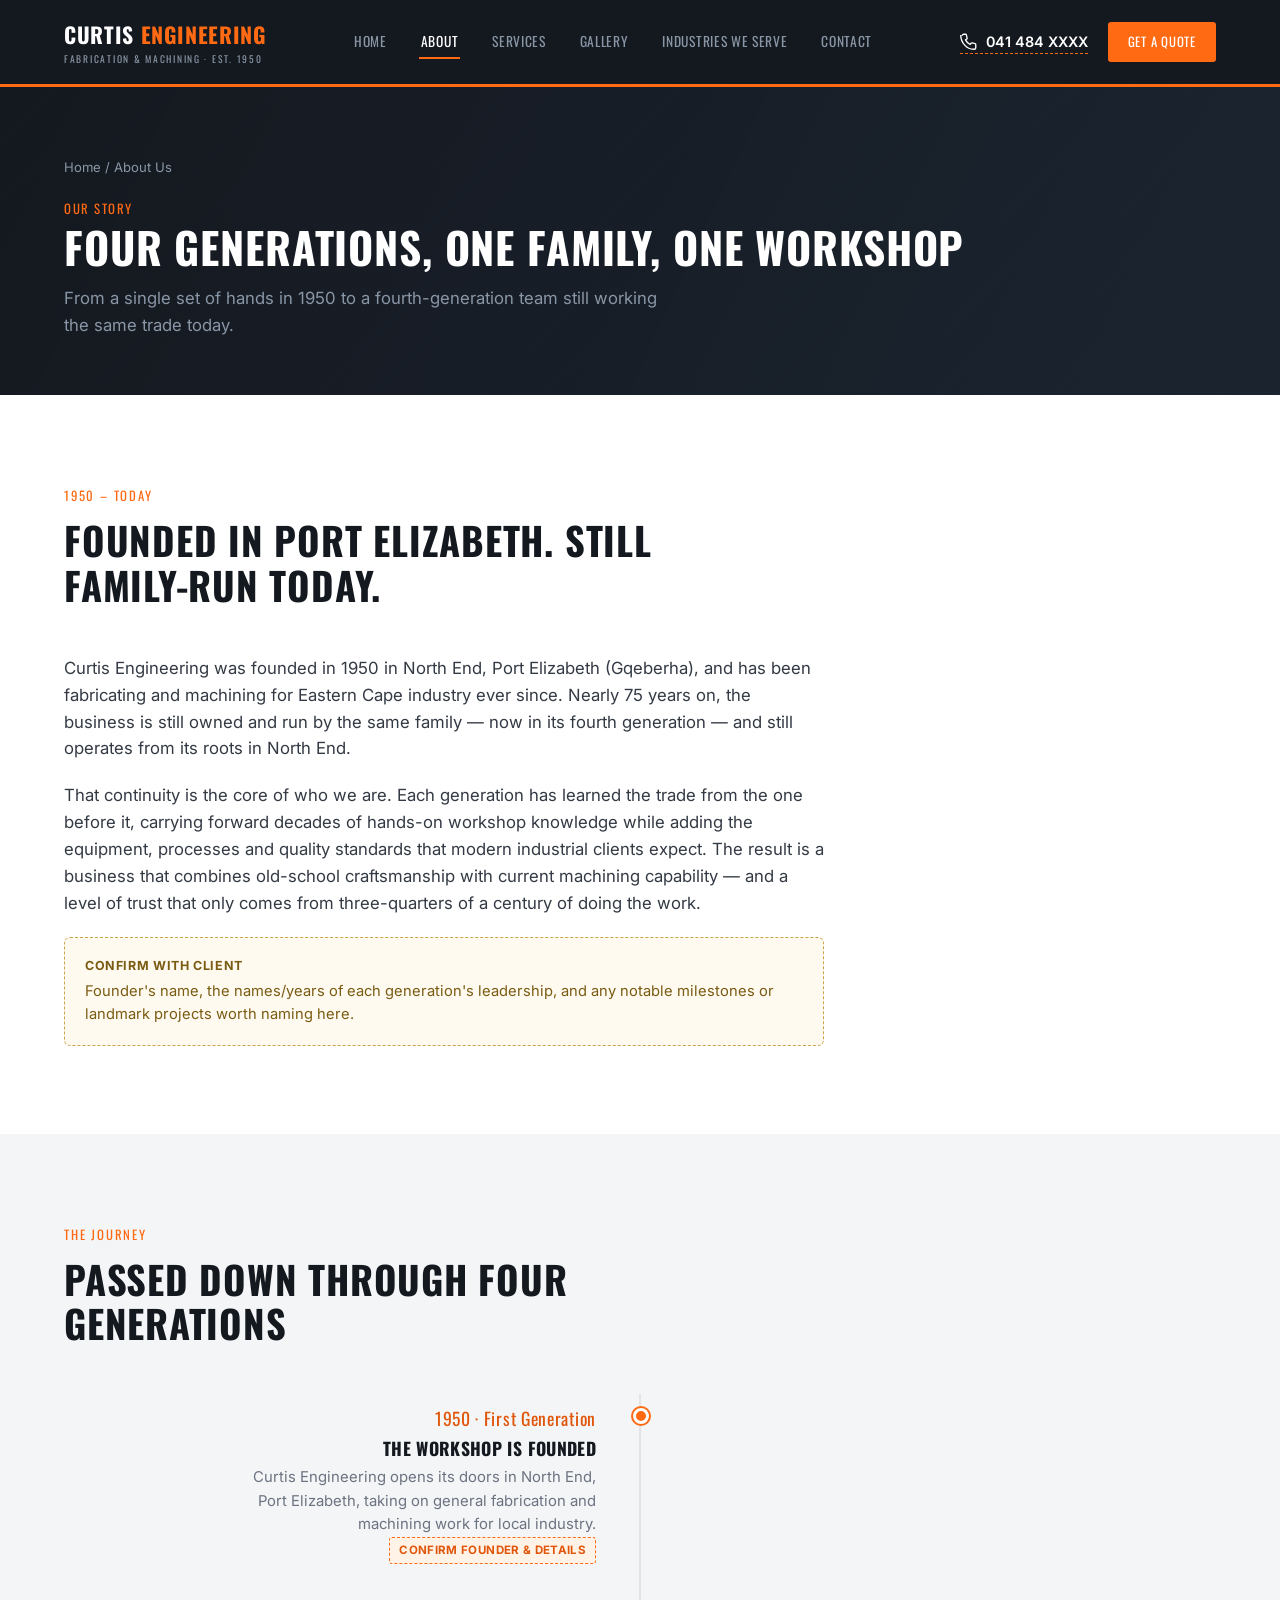
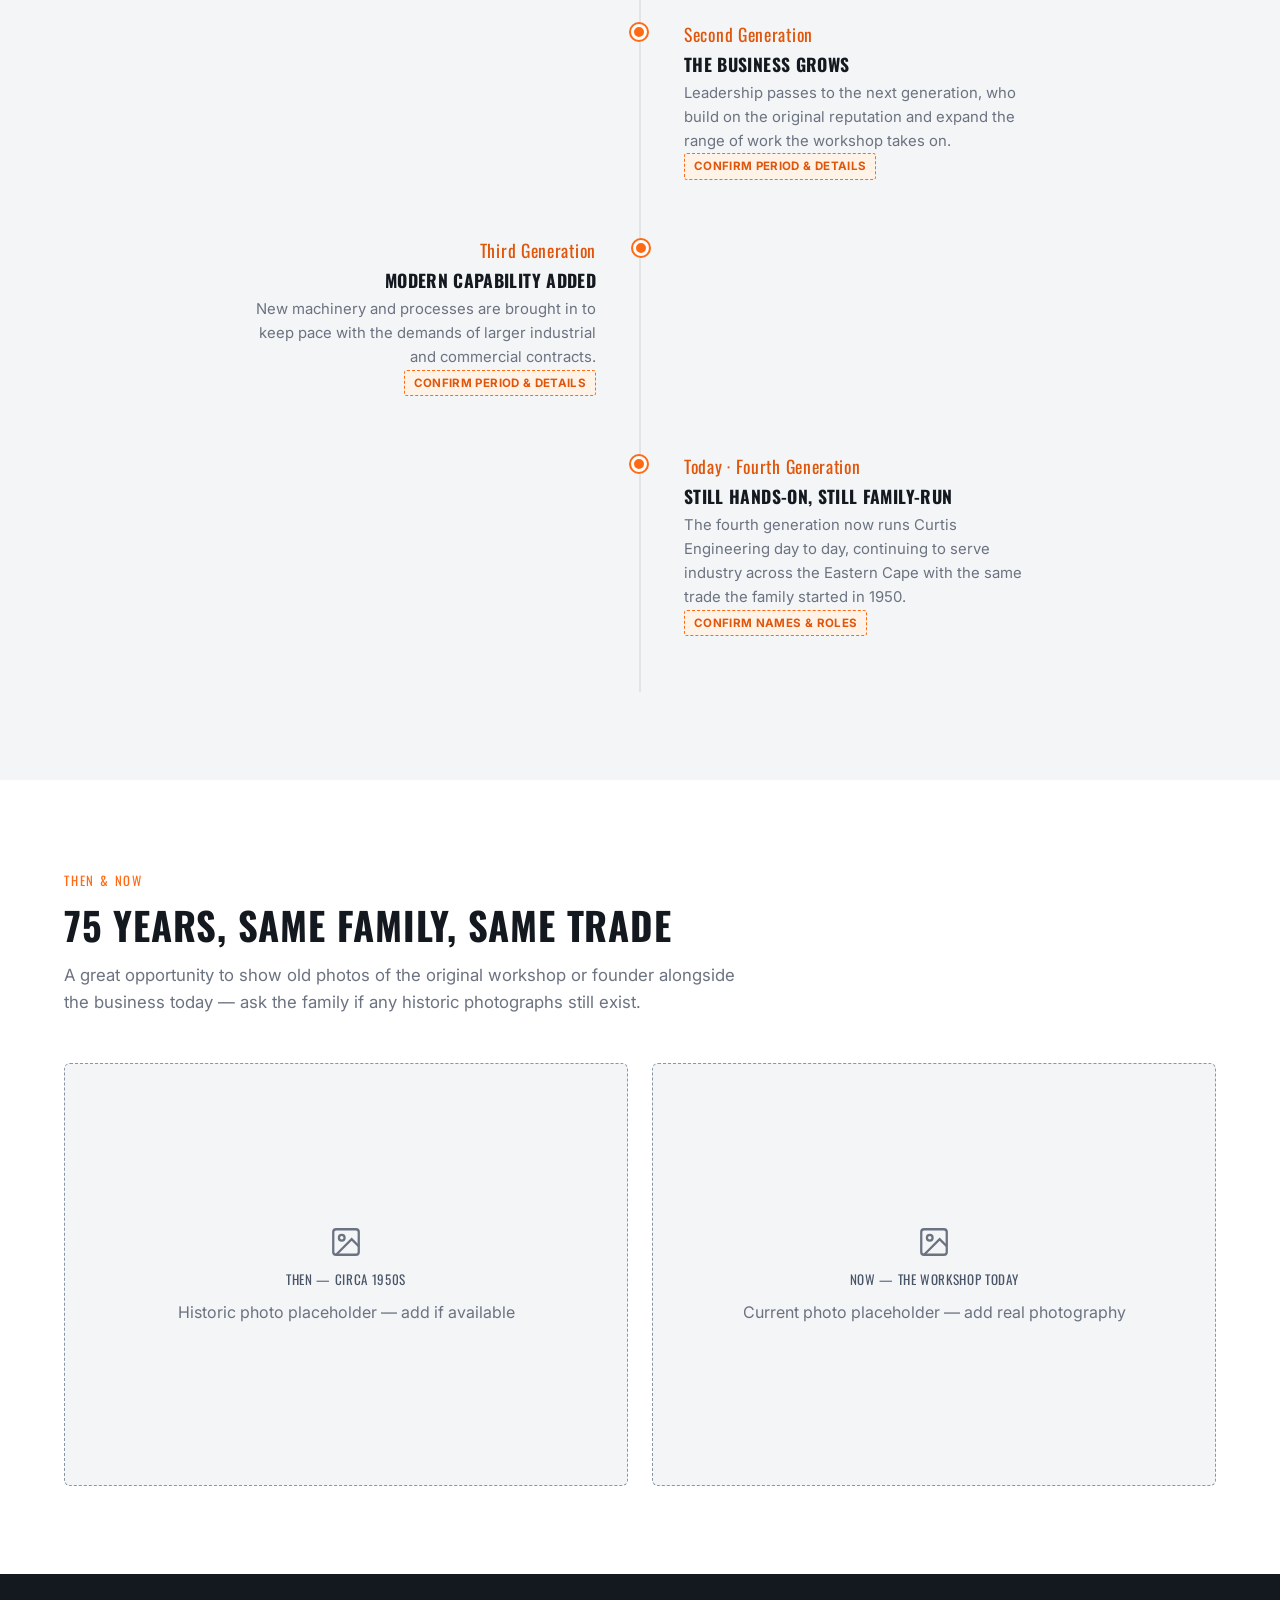
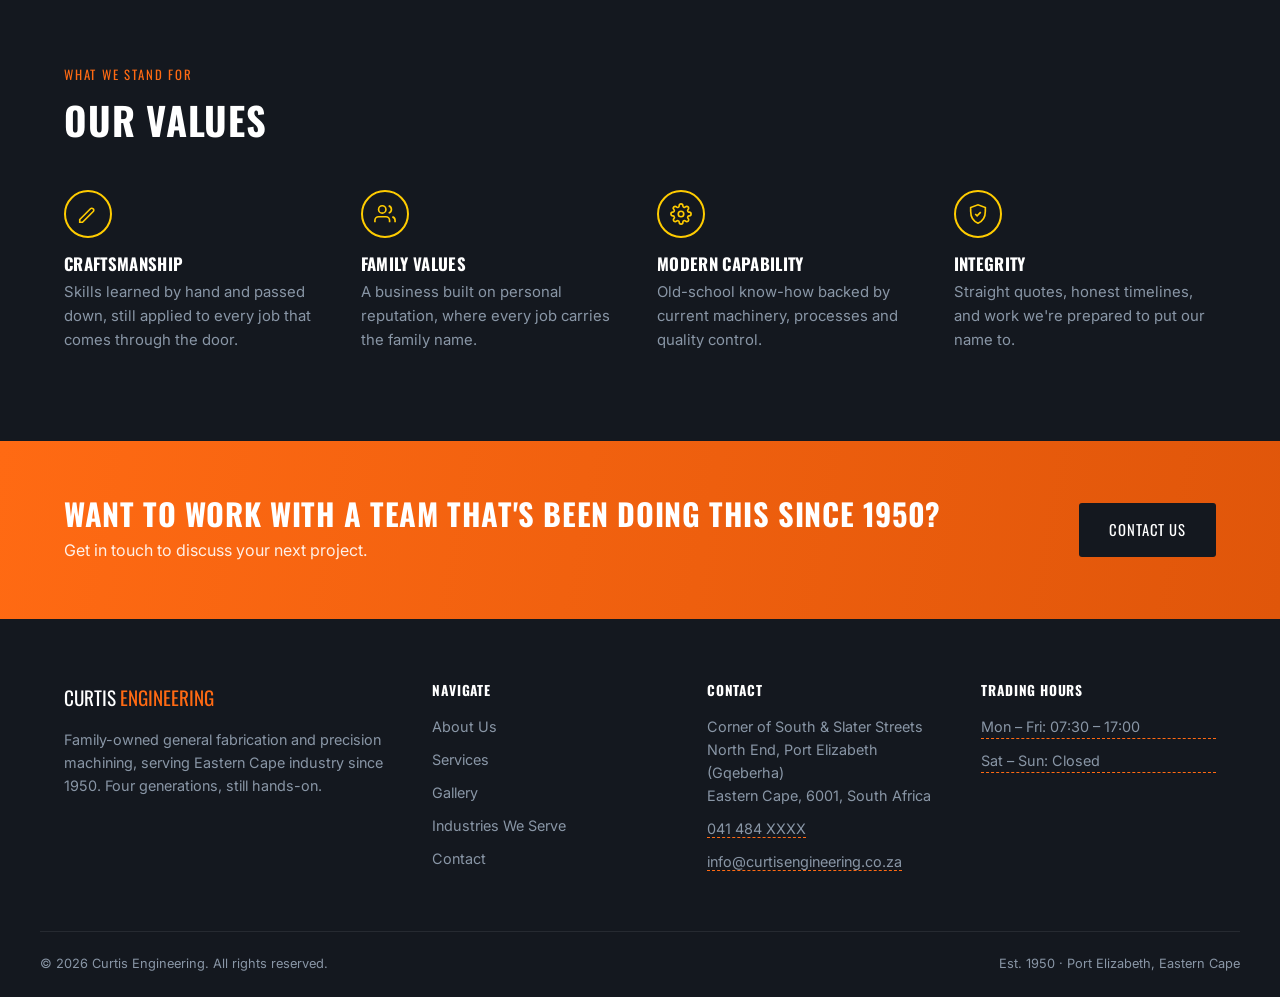
==== curtis-website-draft-1/about.html @ 6102fa80 "first draft" ====
<!doctype html>
<html lang="en">
<head>
<meta charset="UTF-8">
<meta name="viewport" content="width=device-width, initial-scale=1">
<title>About Us | Curtis Engineering &mdash; Four Generations Since 1950</title>
<meta name="description" content="The story of Curtis Engineering: founded in 1950 in Port Elizabeth, now run by the fourth generation of the same family, combining old-school craftsmanship with modern machining capability.">
<link rel="icon" type="image/svg+xml" href="assets/favicon.svg">
<link rel="stylesheet" href="css/style.css">
</head>
<body>

<header class="site-header">
  <nav class="nav">
    <a href="index.html" class="nav__logo">
      <span class="nav__logo-main">CURTIS<span> ENGINEERING</span></span>
      <span class="nav__logo-sub">Fabrication &amp; Machining · Est. 1950</span>
    </a>
    <ul class="nav__list">
      <li><a href="index.html" class="nav__link">Home</a></li>
      <li><a href="about.html" class="nav__link" aria-current="page">About</a></li>
      <li><a href="services.html" class="nav__link">Services</a></li>
      <li><a href="gallery.html" class="nav__link">Gallery</a></li>
      <li><a href="clients.html" class="nav__link">Industries We Serve</a></li>
      <li><a href="contact.html" class="nav__link">Contact</a></li>
      <li class="nav__list-cta"><a href="contact.html" class="btn btn--primary btn--sm">Get a Quote</a></li>
    </ul>
    <div class="nav__right">
      <a href="tel:+27414840000" class="nav__phone tbc" title="To be confirmed with client">
        <svg width="18" height="18" viewBox="0 0 24 24" fill="none" stroke="currentColor" stroke-width="1.8"><path d="M3 5c0-1.1.9-2 2-2h2.4c.5 0 .95.35 1.06.85l1 4.2c.1.44-.06.9-.42 1.18l-1.7 1.33a13.5 13.5 0 0 0 6.1 6.1l1.33-1.7c.28-.36.74-.52 1.18-.42l4.2 1c.5.11.85.56.85 1.06V21c0 1.1-.9 2-2 2h-1C9.4 23 1 14.6 1 4V5"/></svg>
        041 484 XXXX
      </a>
      <a href="contact.html" class="btn btn--primary btn--sm">Get a Quote</a>
      <button class="nav__toggle" aria-label="Toggle menu" aria-expanded="false">
        <span></span><span></span><span></span>
      </button>
    </div>
  </nav>
</header>

<main>

  <div class="page-header">
    <div class="container">
      <div class="breadcrumb"><a href="index.html">Home</a> / About Us</div>
      <span class="page-header__eyebrow">Our Story</span>
      <h1>Four Generations, One Family, One Workshop</h1>
      <p>From a single set of hands in 1950 to a fourth-generation team still working the same trade today.</p>
    </div>
  </div>

  <section class="section">
    <div class="container">
      <div class="section__header">
        <span class="section__eyebrow">1950 &ndash; Today</span>
        <h2 class="section__title">Founded In Port Elizabeth. Still Family-Run Today.</h2>
      </div>
      <p style="max-width:760px; font-size:1.05rem; color:var(--text-body); margin-bottom:20px;">
        Curtis Engineering was founded in 1950 in North End, Port Elizabeth (Gqeberha), and has been fabricating and machining for Eastern Cape industry ever since. Nearly 75 years on, the business is still owned and run by the same family &mdash; now in its fourth generation &mdash; and still operates from its roots in North End.
      </p>
      <p style="max-width:760px; font-size:1.05rem; color:var(--text-body); margin-bottom:20px;">
        That continuity is the core of who we are. Each generation has learned the trade from the one before it, carrying forward decades of hands-on workshop knowledge while adding the equipment, processes and quality standards that modern industrial clients expect. The result is a business that combines old-school craftsmanship with current machining capability &mdash; and a level of trust that only comes from three-quarters of a century of doing the work.
      </p>
      <div class="confirm-block" style="max-width:760px;">
        <strong>Confirm With Client</strong>
        Founder's name, the names/years of each generation's leadership, and any notable milestones or landmark projects worth naming here.
      </div>
    </div>
  </section>

  <section class="section section--alt">
    <div class="container">
      <div class="section__header">
        <span class="section__eyebrow">The Journey</span>
        <h2 class="section__title">Passed Down Through Four Generations</h2>
      </div>
      <div class="timeline">
        <div class="timeline__item">
          <span class="timeline__dot"></span>
          <div class="timeline__year">1950 &middot; First Generation</div>
          <h3>The Workshop Is Founded</h3>
          <p>Curtis Engineering opens its doors in North End, Port Elizabeth, taking on general fabrication and machining work for local industry. <span class="confirm">Confirm founder &amp; details</span></p>
        </div>
        <div class="timeline__item">
          <span class="timeline__dot"></span>
          <div class="timeline__year">Second Generation</div>
          <h3>The Business Grows</h3>
          <p>Leadership passes to the next generation, who build on the original reputation and expand the range of work the workshop takes on. <span class="confirm">Confirm period &amp; details</span></p>
        </div>
        <div class="timeline__item">
          <span class="timeline__dot"></span>
          <div class="timeline__year">Third Generation</div>
          <h3>Modern Capability Added</h3>
          <p>New machinery and processes are brought in to keep pace with the demands of larger industrial and commercial contracts. <span class="confirm">Confirm period &amp; details</span></p>
        </div>
        <div class="timeline__item">
          <span class="timeline__dot"></span>
          <div class="timeline__year">Today &middot; Fourth Generation</div>
          <h3>Still Hands-On, Still Family-Run</h3>
          <p>The fourth generation now runs Curtis Engineering day to day, continuing to serve industry across the Eastern Cape with the same trade the family started in 1950. <span class="confirm">Confirm names &amp; roles</span></p>
        </div>
      </div>
    </div>
  </section>

  <section class="section">
    <div class="container">
      <div class="section__header">
        <span class="section__eyebrow">Then &amp; Now</span>
        <h2 class="section__title">75 Years, Same Family, Same Trade</h2>
        <p class="section__subtitle">A great opportunity to show old photos of the original workshop or founder alongside the business today &mdash; ask the family if any historic photographs still exist.</p>
      </div>
      <div class="then-now">
        <div class="then-now__frame">
          <svg width="34" height="34" viewBox="0 0 24 24" fill="none" stroke="currentColor" stroke-width="1.6"><rect x="3" y="3" width="18" height="18" rx="2"/><circle cx="9" cy="9" r="2"/><path d="m21 15-5-5L5 21"/></svg>
          <span class="label">Then &mdash; circa 1950s</span>
          <span>Historic photo placeholder &mdash; add if available</span>
        </div>
        <div class="then-now__frame">
          <svg width="34" height="34" viewBox="0 0 24 24" fill="none" stroke="currentColor" stroke-width="1.6"><rect x="3" y="3" width="18" height="18" rx="2"/><circle cx="9" cy="9" r="2"/><path d="m21 15-5-5L5 21"/></svg>
          <span class="label">Now &mdash; The Workshop Today</span>
          <span>Current photo placeholder &mdash; add real photography</span>
        </div>
      </div>
    </div>
  </section>

  <section class="section section--dark">
    <div class="container">
      <div class="section__header">
        <span class="section__eyebrow">What We Stand For</span>
        <h2 class="section__title">Our Values</h2>
      </div>
      <div class="feature-row">
        <div class="feature">
          <div class="feature__icon">
            <svg width="22" height="22" viewBox="0 0 24 24" fill="none" stroke="currentColor" stroke-width="1.8"><path d="M14.7 6.3 3 18v3h3L17.7 9.3a2 2 0 0 0 0-2.83l-.17-.17a2 2 0 0 0-2.83 0Z"/></svg>
          </div>
          <h3>Craftsmanship</h3>
          <p>Skills learned by hand and passed down, still applied to every job that comes through the door.</p>
        </div>
        <div class="feature">
          <div class="feature__icon">
            <svg width="22" height="22" viewBox="0 0 24 24" fill="none" stroke="currentColor" stroke-width="1.8"><path d="M17 21v-2a4 4 0 0 0-4-4H5a4 4 0 0 0-4 4v2"/><circle cx="9" cy="7" r="4"/><path d="M23 21v-2a4 4 0 0 0-3-3.87"/><path d="M16 3.13a4 4 0 0 1 0 7.75"/></svg>
          </div>
          <h3>Family Values</h3>
          <p>A business built on personal reputation, where every job carries the family name.</p>
        </div>
        <div class="feature">
          <div class="feature__icon">
            <svg width="22" height="22" viewBox="0 0 24 24" fill="none" stroke="currentColor" stroke-width="1.8"><circle cx="12" cy="12" r="3"/><path d="M19.4 15a1.65 1.65 0 0 0 .33 1.82l.06.06a2 2 0 1 1-2.83 2.83l-.06-.06a1.65 1.65 0 0 0-1.82-.33 1.65 1.65 0 0 0-1 1.51V21a2 2 0 0 1-4 0v-.09A1.65 1.65 0 0 0 9 19.4a1.65 1.65 0 0 0-1.82.33l-.06.06a2 2 0 1 1-2.83-2.83l.06-.06A1.65 1.65 0 0 0 4.68 15a1.65 1.65 0 0 0-1.51-1H3a2 2 0 0 1 0-4h.09A1.65 1.65 0 0 0 4.6 9a1.65 1.65 0 0 0-.33-1.82l-.06-.06a2 2 0 1 1 2.83-2.83l.06.06A1.65 1.65 0 0 0 9 4.68a1.65 1.65 0 0 0 1-1.51V3a2 2 0 0 1 4 0v.09a1.65 1.65 0 0 0 1 1.51 1.65 1.65 0 0 0 1.82-.33l.06-.06a2 2 0 1 1 2.83 2.83l-.06.06A1.65 1.65 0 0 0 19.4 9c.14.36.4.68.75.86.24.13.5.19.76.14H21a2 2 0 0 1 0 4h-.09a1.65 1.65 0 0 0-1.51 1Z"/></svg>
          </div>
          <h3>Modern Capability</h3>
          <p>Old-school know-how backed by current machinery, processes and quality control.</p>
        </div>
        <div class="feature">
          <div class="feature__icon">
            <svg width="22" height="22" viewBox="0 0 24 24" fill="none" stroke="currentColor" stroke-width="1.8"><path d="m9 12 2 2 4-4"/><path d="M12 22c6-2.5 8-7.5 8-13V5l-8-3-8 3v4c0 5.5 2 10.5 8 13Z"/></svg>
          </div>
          <h3>Integrity</h3>
          <p>Straight quotes, honest timelines, and work we're prepared to put our name to.</p>
        </div>
      </div>
    </div>
  </section>

  <div class="cta-banner">
    <div class="container cta-banner__inner">
      <div>
        <h2>Want To Work With A Team That's Been Doing This Since 1950?</h2>
        <p>Get in touch to discuss your next project.</p>
      </div>
      <a href="contact.html" class="btn btn--dark">Contact Us</a>
    </div>
  </div>

</main>

<footer class="site-footer">
  <div class="container footer__grid">
    <div class="footer__col">
      <div class="footer__logo">CURTIS<span> ENGINEERING</span></div>
      <p>Family-owned general fabrication and precision machining, serving Eastern Cape industry since 1950. Four generations, still hands-on.</p>
    </div>
    <div class="footer__col">
      <h4>Navigate</h4>
      <ul>
        <li><a href="about.html">About Us</a></li>
        <li><a href="services.html">Services</a></li>
        <li><a href="gallery.html">Gallery</a></li>
        <li><a href="clients.html">Industries We Serve</a></li>
        <li><a href="contact.html">Contact</a></li>
      </ul>
    </div>
    <div class="footer__col">
      <h4>Contact</h4>
      <p>Corner of South &amp; Slater Streets<br>North End, Port Elizabeth (Gqeberha)<br>Eastern Cape, 6001, South Africa</p>
      <p><a href="tel:+27414840000" class="tbc" title="To be confirmed with client">041 484 XXXX</a></p>
      <p><a href="mailto:info@curtisengineering.co.za" class="tbc" title="To be confirmed with client">info@curtisengineering.co.za</a></p>
    </div>
    <div class="footer__col">
      <h4>Trading Hours</h4>
      <p class="tbc" title="To be confirmed with client">Mon &ndash; Fri: 07:30 &ndash; 17:00</p>
      <p class="tbc" title="To be confirmed with client">Sat &ndash; Sun: Closed</p>
    </div>
  </div>
  <div class="container footer__bottom">
    <span>&copy; <span id="year"></span> Curtis Engineering. All rights reserved.</span>
    <span>Est. 1950 &middot; Port Elizabeth, Eastern Cape</span>
  </div>
</footer>

<script src="js/main.js"></script>
</body>
</html>
---- curtis-website-draft-1/css/style.css ----
/* ==========================================================================
   Curtis Engineering — Design System
   ========================================================================== */

@import url('https://fonts.googleapis.com/css2?family=Oswald:wght@400;500;600;700&family=Inter:wght@400;500;600;700&display=swap');

:root {
  /* Colors */
  --charcoal: #14181f;
  --navy: #1b2430;
  --navy-light: #263248;
  --steel: #4a5568;
  --steel-light: #8996a6;
  --grey-bg: #f4f5f7;
  --grey-line: #e2e4e8;
  --white: #ffffff;
  --accent: #ff6a13;
  --accent-dark: #e0560a;
  --yellow: #ffcc00;
  --text-body: #333a44;
  --text-muted: #6b7280;

  /* Type */
  --font-heading: 'Oswald', 'Arial Narrow', sans-serif;
  --font-body: 'Inter', -apple-system, BlinkMacSystemFont, sans-serif;

  /* Layout */
  --container-w: 1200px;
  --header-h: 84px;
}

/* ---- Reset ---- */
* { box-sizing: border-box; margin: 0; padding: 0; }
html { scroll-behavior: smooth; }
body {
  font-family: var(--font-body);
  color: var(--text-body);
  background: var(--white);
  line-height: 1.6;
  -webkit-font-smoothing: antialiased;
}
img { max-width: 100%; display: block; }
a { color: inherit; text-decoration: none; }
ul { list-style: none; }
button { font-family: inherit; cursor: pointer; border: none; background: none; }
h1, h2, h3, h4 {
  font-family: var(--font-heading);
  text-transform: uppercase;
  letter-spacing: 0.02em;
  line-height: 1.15;
  color: var(--charcoal);
}
.container {
  max-width: var(--container-w);
  margin: 0 auto;
  padding: 0 24px;
}

/* ---- Utility ---- */
.section { padding: 88px 0; }
.section--alt { background: var(--grey-bg); }
.section--dark { background: var(--charcoal); color: var(--steel-light); }
.section--dark h2, .section--dark h3 { color: var(--white); }
.section__header { max-width: 680px; margin: 0 0 48px; }
.section__eyebrow {
  display: inline-block;
  font-family: var(--font-heading);
  font-size: 0.8rem;
  letter-spacing: 0.14em;
  color: var(--accent);
  text-transform: uppercase;
  margin-bottom: 12px;
}
.section__title { font-size: clamp(1.7rem, 3vw, 2.4rem); margin-bottom: 14px; }
.section__subtitle { font-size: 1.05rem; color: var(--text-muted); }
.section--dark .section__subtitle { color: var(--steel-light); }
.text-center { text-align: center; margin-left: auto; margin-right: auto; }

/* ---- Buttons ---- */
.btn {
  display: inline-flex;
  align-items: center;
  gap: 8px;
  font-family: var(--font-heading);
  font-size: 0.92rem;
  letter-spacing: 0.06em;
  text-transform: uppercase;
  padding: 15px 30px;
  border-radius: 3px;
  transition: all 0.2s ease;
  white-space: nowrap;
}
.btn--primary { background: var(--accent); color: var(--white); }
.btn--primary:hover { background: var(--accent-dark); transform: translateY(-1px); }
.btn--outline {
  background: transparent;
  border: 2px solid rgba(255,255,255,0.55);
  color: var(--white);
}
.btn--outline:hover { border-color: var(--white); background: rgba(255,255,255,0.08); }
.btn--dark { background: var(--charcoal); color: var(--white); }
.btn--dark:hover { background: var(--navy); }
.btn--sm { padding: 10px 20px; font-size: 0.8rem; }

/* ---- Placeholder / confirm callouts ---- */
.confirm {
  display: inline-flex;
  align-items: center;
  gap: 6px;
  font-family: var(--font-body);
  font-size: 0.72rem;
  font-weight: 700;
  letter-spacing: 0.03em;
  text-transform: uppercase;
  color: var(--accent-dark);
  background: #fff3e8;
  border: 1px dashed var(--accent);
  border-radius: 3px;
  padding: 3px 9px;
  vertical-align: middle;
}
.confirm-block {
  border: 1px dashed #c9a44a;
  background: #fffaf0;
  color: #7a5b12;
  border-radius: 6px;
  padding: 18px 20px;
  font-size: 0.92rem;
}
.confirm-block strong { display: block; margin-bottom: 4px; text-transform: uppercase; font-size: 0.78rem; letter-spacing: 0.05em; }
.tbc { border-bottom: 1px dashed var(--accent); cursor: help; text-decoration: none; }

/* ---- Header / Nav ---- */
.site-header {
  position: sticky;
  top: 0;
  z-index: 100;
  background: var(--charcoal);
  border-bottom: 3px solid var(--accent);
}
.nav {
  height: var(--header-h);
  display: flex;
  align-items: center;
  justify-content: space-between;
  max-width: var(--container-w);
  margin: 0 auto;
  padding: 0 24px;
}
.nav__logo {
  display: flex;
  flex-direction: column;
  color: var(--white);
  font-family: var(--font-heading);
}
.nav__logo-main { font-size: 1.35rem; font-weight: 700; letter-spacing: 0.03em; }
.nav__logo-main span { color: var(--accent); }
.nav__logo-sub { font-size: 0.6rem; letter-spacing: 0.18em; color: var(--steel-light); text-transform: uppercase; }
.nav__list {
  display: flex;
  align-items: center;
  gap: 30px;
}
.nav__link {
  font-family: var(--font-heading);
  font-size: 0.85rem;
  letter-spacing: 0.05em;
  text-transform: uppercase;
  color: var(--steel-light);
  padding: 6px 2px;
  border-bottom: 2px solid transparent;
  transition: color 0.15s ease, border-color 0.15s ease;
}
.nav__link:hover, .nav__link[aria-current="page"] { color: var(--white); border-color: var(--accent); }
.nav__right { display: flex; align-items: center; gap: 20px; }
.nav__phone {
  display: flex;
  align-items: center;
  gap: 8px;
  color: var(--white);
  font-size: 0.9rem;
  font-weight: 600;
}
.nav__phone svg { flex-shrink: 0; }
.nav__toggle {
  display: none;
  flex-direction: column;
  gap: 5px;
  width: 30px;
  flex-shrink: 0;
}
.nav__toggle span { display: block; height: 2px; background: var(--white); border-radius: 2px; }
.nav__list-cta { display: none; }

@media (max-width: 900px) {
  .nav__toggle { display: flex; }
  .nav__list {
    position: absolute;
    top: var(--header-h);
    left: 0;
    right: 0;
    background: var(--navy);
    flex-direction: column;
    align-items: flex-start;
    padding: 20px 24px 28px;
    gap: 16px;
    display: none;
    border-bottom: 3px solid var(--accent);
  }
  .nav__list.is-open { display: flex; }
  .nav__list-cta { display: block; margin-top: 6px; }
  .nav__phone { display: none; }
  .nav__right .btn--primary { display: none; }
}

/* ---- Hero ---- */
.hero {
  position: relative;
  min-height: 86vh;
  display: flex;
  align-items: center;
  background:
    linear-gradient(115deg, rgba(20,24,31,0.94) 30%, rgba(20,24,31,0.72) 100%),
    repeating-linear-gradient(135deg, #232a35 0px, #232a35 2px, #1b2129 2px, #1b2129 40px);
  color: var(--white);
  overflow: hidden;
}
.hero::after {
  content: '';
  position: absolute;
  right: -10%;
  bottom: -20%;
  width: 60%;
  height: 140%;
  background: repeating-linear-gradient(45deg, rgba(255,106,19,0.06) 0, rgba(255,106,19,0.06) 2px, transparent 2px, transparent 26px);
  pointer-events: none;
}
.hero__content { max-width: 700px; padding: 60px 0; position: relative; z-index: 1; }
.hero__badge {
  display: inline-block;
  font-family: var(--font-heading);
  font-size: 0.78rem;
  letter-spacing: 0.14em;
  text-transform: uppercase;
  color: var(--accent);
  border: 1px solid var(--accent);
  padding: 6px 14px;
  border-radius: 3px;
  margin-bottom: 22px;
}
.hero__title { font-size: clamp(2.2rem, 5vw, 3.6rem); color: var(--white); margin-bottom: 20px; }
.hero__title em { font-style: normal; color: var(--accent); }
.hero__subtitle { font-size: 1.15rem; color: var(--steel-light); max-width: 560px; margin-bottom: 36px; }
.hero__actions { display: flex; gap: 16px; flex-wrap: wrap; }

/* ---- Trust bar ---- */
.trust-bar { background: var(--navy); border-top: 1px solid rgba(255,255,255,0.08); }
.trust-bar__grid {
  display: grid;
  grid-template-columns: repeat(4, 1fr);
}
.trust-bar__item {
  text-align: center;
  padding: 30px 16px;
  border-left: 1px solid rgba(255,255,255,0.09);
}
.trust-bar__item:first-child { border-left: none; }
.trust-bar__number { font-family: var(--font-heading); font-size: 1.7rem; color: var(--white); }
.trust-bar__label { font-size: 0.78rem; letter-spacing: 0.06em; text-transform: uppercase; color: var(--steel-light); margin-top: 4px; }
@media (max-width: 800px) {
  .trust-bar__grid { grid-template-columns: repeat(2, 1fr); }
  .trust-bar__item:nth-child(3) { border-left: none; }
}

/* ---- Page header (sub-pages) ---- */
.page-header {
  background:
    linear-gradient(115deg, rgba(20,24,31,0.95), rgba(27,36,48,0.9)),
    repeating-linear-gradient(135deg, #232a35 0px, #232a35 2px, #1b2129 2px, #1b2129 40px);
  color: var(--white);
  padding: 70px 0 56px;
}
.page-header__eyebrow { color: var(--accent); font-family: var(--font-heading); letter-spacing: 0.12em; font-size: 0.8rem; text-transform: uppercase; margin-bottom: 10px; }
.page-header h1 { color: var(--white); font-size: clamp(1.9rem, 4vw, 2.7rem); }
.page-header p { color: var(--steel-light); max-width: 620px; margin-top: 14px; font-size: 1.05rem; }
.breadcrumb { font-size: 0.82rem; color: var(--steel-light); margin-bottom: 18px; }
.breadcrumb a:hover { color: var(--accent); }

/* ---- Cards / grid ---- */
.card-grid { display: grid; grid-template-columns: repeat(auto-fit, minmax(260px, 1fr)); gap: 28px; }
.card {
  background: var(--white);
  border: 1px solid var(--grey-line);
  border-top: 3px solid var(--accent);
  border-radius: 4px;
  padding: 32px 26px;
  transition: box-shadow 0.2s ease, transform 0.2s ease;
}
.card:hover { box-shadow: 0 14px 30px rgba(20,24,31,0.1); transform: translateY(-3px); }
.card__icon {
  width: 52px; height: 52px;
  display: flex; align-items: center; justify-content: center;
  background: var(--charcoal);
  color: var(--accent);
  border-radius: 4px;
  margin-bottom: 18px;
}
.card__title { font-size: 1.15rem; margin-bottom: 10px; }
.card__text { color: var(--text-muted); font-size: 0.96rem; margin-bottom: 14px; }
.card__link { font-family: var(--font-heading); font-size: 0.82rem; letter-spacing: 0.05em; text-transform: uppercase; color: var(--accent-dark); }
.card__link:hover { text-decoration: underline; }

/* ---- Why choose us / icon row ---- */
.feature-row { display: grid; grid-template-columns: repeat(auto-fit, minmax(230px, 1fr)); gap: 34px; }
.feature { text-align: left; }
.feature__icon {
  width: 48px; height: 48px;
  display: flex; align-items: center; justify-content: center;
  border: 2px solid var(--accent);
  border-radius: 50%;
  color: var(--accent);
  margin-bottom: 16px;
}
.section--dark .feature__icon { color: var(--yellow); border-color: var(--yellow); }
.feature h3 { font-size: 1.05rem; margin-bottom: 8px; }
.feature p { color: var(--text-muted); font-size: 0.93rem; }
.section--dark .feature p { color: var(--steel-light); }

/* ---- CTA banner ---- */
.cta-banner {
  background: linear-gradient(100deg, var(--accent), var(--accent-dark));
  color: var(--white);
  padding: 56px 0;
}
.cta-banner__inner { display: flex; align-items: center; justify-content: space-between; flex-wrap: wrap; gap: 24px; }
.cta-banner h2 { color: var(--white); font-size: clamp(1.4rem, 2.6vw, 1.9rem); margin-bottom: 6px; }
.cta-banner p { color: rgba(255,255,255,0.9); }
.cta-banner .btn--dark:hover { background: #000; }

/* ---- Timeline (About) ---- */
.timeline { position: relative; max-width: 900px; margin: 0 auto; padding-top: 10px; }
.timeline::before {
  content: '';
  position: absolute;
  left: 50%;
  top: 0; bottom: 0;
  width: 2px;
  background: var(--grey-line);
  transform: translateX(-50%);
}
.timeline__item {
  position: relative;
  width: 50%;
  padding: 0 44px 56px;
}
.timeline__item:nth-child(odd) { left: 0; text-align: right; }
.timeline__item:nth-child(even) { left: 50%; text-align: left; }
.timeline__dot {
  position: absolute;
  top: 4px;
  width: 16px; height: 16px;
  background: var(--accent);
  border: 3px solid var(--white);
  outline: 2px solid var(--accent);
  border-radius: 50%;
}
.timeline__item:nth-child(odd) .timeline__dot { right: -9px; }
.timeline__item:nth-child(even) .timeline__dot { left: -9px; }
.timeline__year { font-family: var(--font-heading); color: var(--accent-dark); font-size: 1.1rem; letter-spacing: 0.04em; margin-bottom: 6px; }
.timeline__item h3 { font-size: 1.1rem; margin-bottom: 8px; }
.timeline__item p { color: var(--text-muted); font-size: 0.93rem; }

@media (max-width: 720px) {
  .timeline::before { left: 12px; }
  .timeline__item, .timeline__item:nth-child(even) { width: 100%; left: 0; text-align: left; padding: 0 0 40px 44px; }
  .timeline__item:nth-child(odd) .timeline__dot, .timeline__item:nth-child(even) .timeline__dot { left: 3px; right: auto; }
}

/* ---- Then & Now photo block ---- */
.then-now { display: grid; grid-template-columns: 1fr 1fr; gap: 24px; }
.then-now__frame {
  aspect-ratio: 4/3;
  border-radius: 6px;
  border: 1px dashed var(--steel-light);
  background: var(--grey-bg);
  display: flex; flex-direction: column; align-items: center; justify-content: center;
  gap: 10px; color: var(--text-muted); text-align: center; padding: 20px;
}
.then-now__frame span.label { font-family: var(--font-heading); text-transform: uppercase; letter-spacing: 0.05em; font-size: 0.82rem; color: var(--steel); }
@media (max-width: 640px) { .then-now { grid-template-columns: 1fr; } }

/* ---- Gallery ---- */
.gallery-grid { display: grid; grid-template-columns: repeat(auto-fit, minmax(260px, 1fr)); gap: 20px; }
.gallery-item {
  aspect-ratio: 4/3;
  border-radius: 6px;
  border: 1px dashed var(--steel-light);
  background: linear-gradient(135deg, #eef0f2, #e4e7eb);
  display: flex; flex-direction: column; align-items: center; justify-content: center;
  gap: 10px; padding: 20px; text-align: center; color: var(--steel);
}
.gallery-item svg { color: var(--steel-light); }
.gallery-item .label { font-family: var(--font-heading); text-transform: uppercase; font-size: 0.85rem; letter-spacing: 0.04em; color: var(--navy); }
.gallery-item .sub { font-size: 0.76rem; color: var(--text-muted); }

/* ---- Logo strip (Clients) ---- */
.logo-strip { display: grid; grid-template-columns: repeat(auto-fit, minmax(150px, 1fr)); gap: 20px; }
.logo-placeholder {
  height: 90px;
  border: 1px dashed var(--grey-line);
  border-radius: 4px;
  background: var(--grey-bg);
  display: flex; align-items: center; justify-content: center;
  color: var(--steel-light);
  font-family: var(--font-heading);
  font-size: 0.78rem;
  letter-spacing: 0.04em;
  text-transform: uppercase;
  text-align: center;
  padding: 10px;
}

/* ---- Industries list ---- */
.industry-list { display: grid; grid-template-columns: repeat(auto-fit, minmax(210px, 1fr)); gap: 18px; }
.industry-list li {
  display: flex; align-items: center; gap: 12px;
  background: var(--white);
  border: 1px solid var(--grey-line);
  border-radius: 4px;
  padding: 16px 18px;
  font-weight: 600;
  color: var(--navy);
}
.industry-list li svg { color: var(--accent); flex-shrink: 0; }

/* ---- Contact page ---- */
.contact-grid { display: grid; grid-template-columns: 0.85fr 1.15fr; gap: 50px; }
@media (max-width: 900px) { .contact-grid { grid-template-columns: 1fr; } }
.contact-info__item { display: flex; gap: 16px; margin-bottom: 26px; }
.contact-info__icon {
  width: 44px; height: 44px; flex-shrink: 0;
  background: var(--charcoal); color: var(--accent);
  border-radius: 4px; display: flex; align-items: center; justify-content: center;
}
.contact-info__item h3 { font-size: 0.95rem; margin-bottom: 4px; }
.contact-info__item p { color: var(--text-muted); font-size: 0.94rem; }
.map-embed {
  width: 100%; aspect-ratio: 16/10; border: 1px solid var(--grey-line); border-radius: 6px; overflow: hidden; margin-top: 8px;
}
.map-embed iframe { width: 100%; height: 100%; border: 0; }

.form-card { background: var(--grey-bg); border: 1px solid var(--grey-line); border-radius: 8px; padding: 36px; }
.form-row { display: grid; grid-template-columns: 1fr 1fr; gap: 18px; }
@media (max-width: 560px) { .form-row { grid-template-columns: 1fr; } }
.form-group { margin-bottom: 18px; }
.form-group label { display: block; font-size: 0.82rem; font-weight: 600; color: var(--navy); margin-bottom: 6px; text-transform: uppercase; letter-spacing: 0.03em; }
.form-group input, .form-group select, .form-group textarea {
  width: 100%;
  padding: 12px 14px;
  border: 1px solid var(--grey-line);
  border-radius: 4px;
  font-family: var(--font-body);
  font-size: 0.95rem;
  background: var(--white);
  color: var(--text-body);
}
.form-group input:focus, .form-group select:focus, .form-group textarea:focus {
  outline: none; border-color: var(--accent); box-shadow: 0 0 0 3px rgba(255,106,19,0.15);
}
.form-note { font-size: 0.8rem; color: var(--text-muted); margin-top: 14px; }
#form-status { margin-top: 16px; font-size: 0.92rem; font-weight: 600; display: none; }
#form-status.is-visible { display: block; }
#form-status.success { color: #1a7a3c; }

/* ---- Footer ---- */
.site-footer { background: var(--charcoal); color: var(--steel-light); padding: 64px 0 0; }
.footer__grid { display: grid; grid-template-columns: 1.4fr 1fr 1fr 1fr; gap: 40px; padding-bottom: 48px; border-bottom: 1px solid rgba(255,255,255,0.08); }
@media (max-width: 800px) { .footer__grid { grid-template-columns: 1fr 1fr; } }
@media (max-width: 480px) { .footer__grid { grid-template-columns: 1fr; } }
.footer__logo { font-family: var(--font-heading); color: var(--white); font-size: 1.2rem; margin-bottom: 14px; }
.footer__logo span { color: var(--accent); }
.footer__col h4 { color: var(--white); font-size: 0.85rem; letter-spacing: 0.06em; margin-bottom: 16px; }
.footer__col p, .footer__col li { font-size: 0.9rem; margin-bottom: 10px; }
.footer__col a:hover { color: var(--accent); }
.footer__bottom {
  display: flex; justify-content: space-between; align-items: center; flex-wrap: wrap; gap: 10px;
  padding: 22px 0; font-size: 0.8rem; color: var(--steel-light);
}

/* ---- Misc ---- */
.badge-row { display: flex; gap: 12px; flex-wrap: wrap; margin-top: 26px; }
.badge {
  font-family: var(--font-heading);
  font-size: 0.75rem;
  letter-spacing: 0.05em;
  text-transform: uppercase;
  background: rgba(255,255,255,0.08);
  border: 1px solid rgba(255,255,255,0.18);
  color: var(--white);
  padding: 7px 14px;
  border-radius: 3px;
}
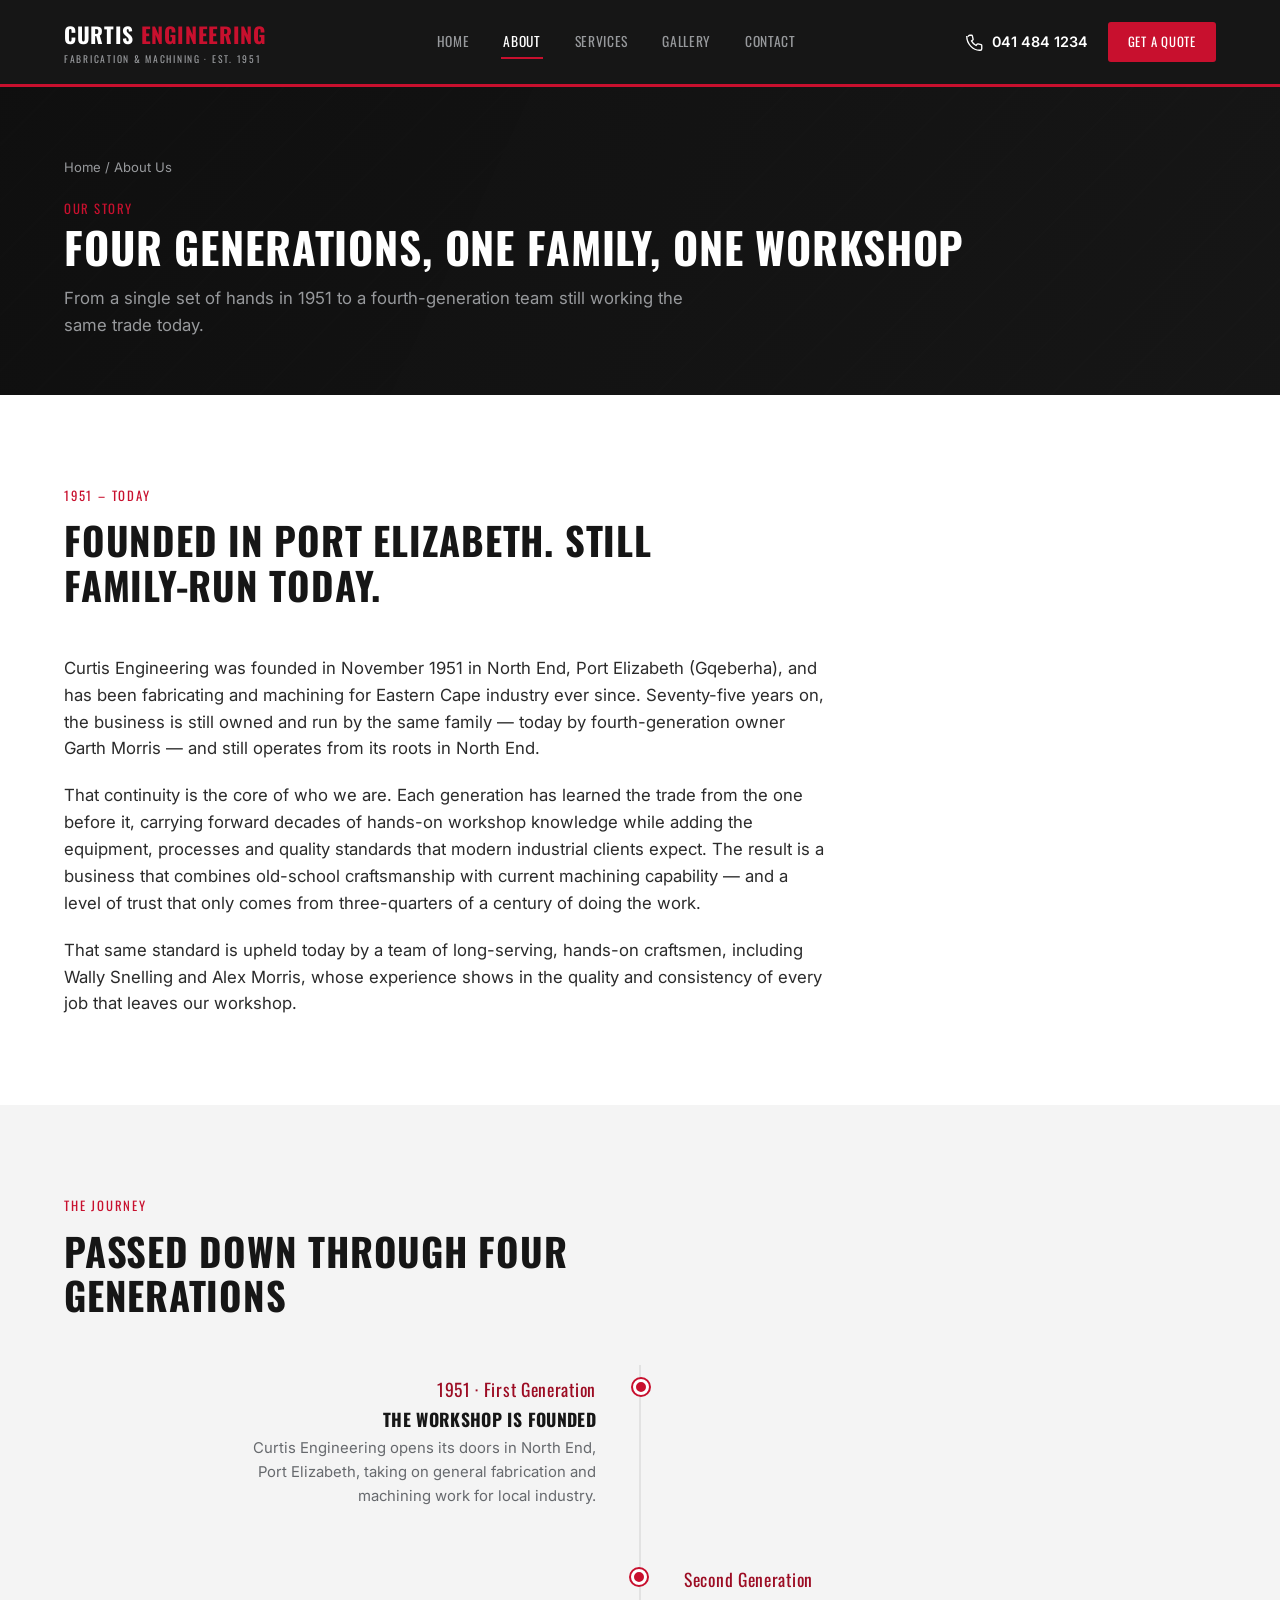
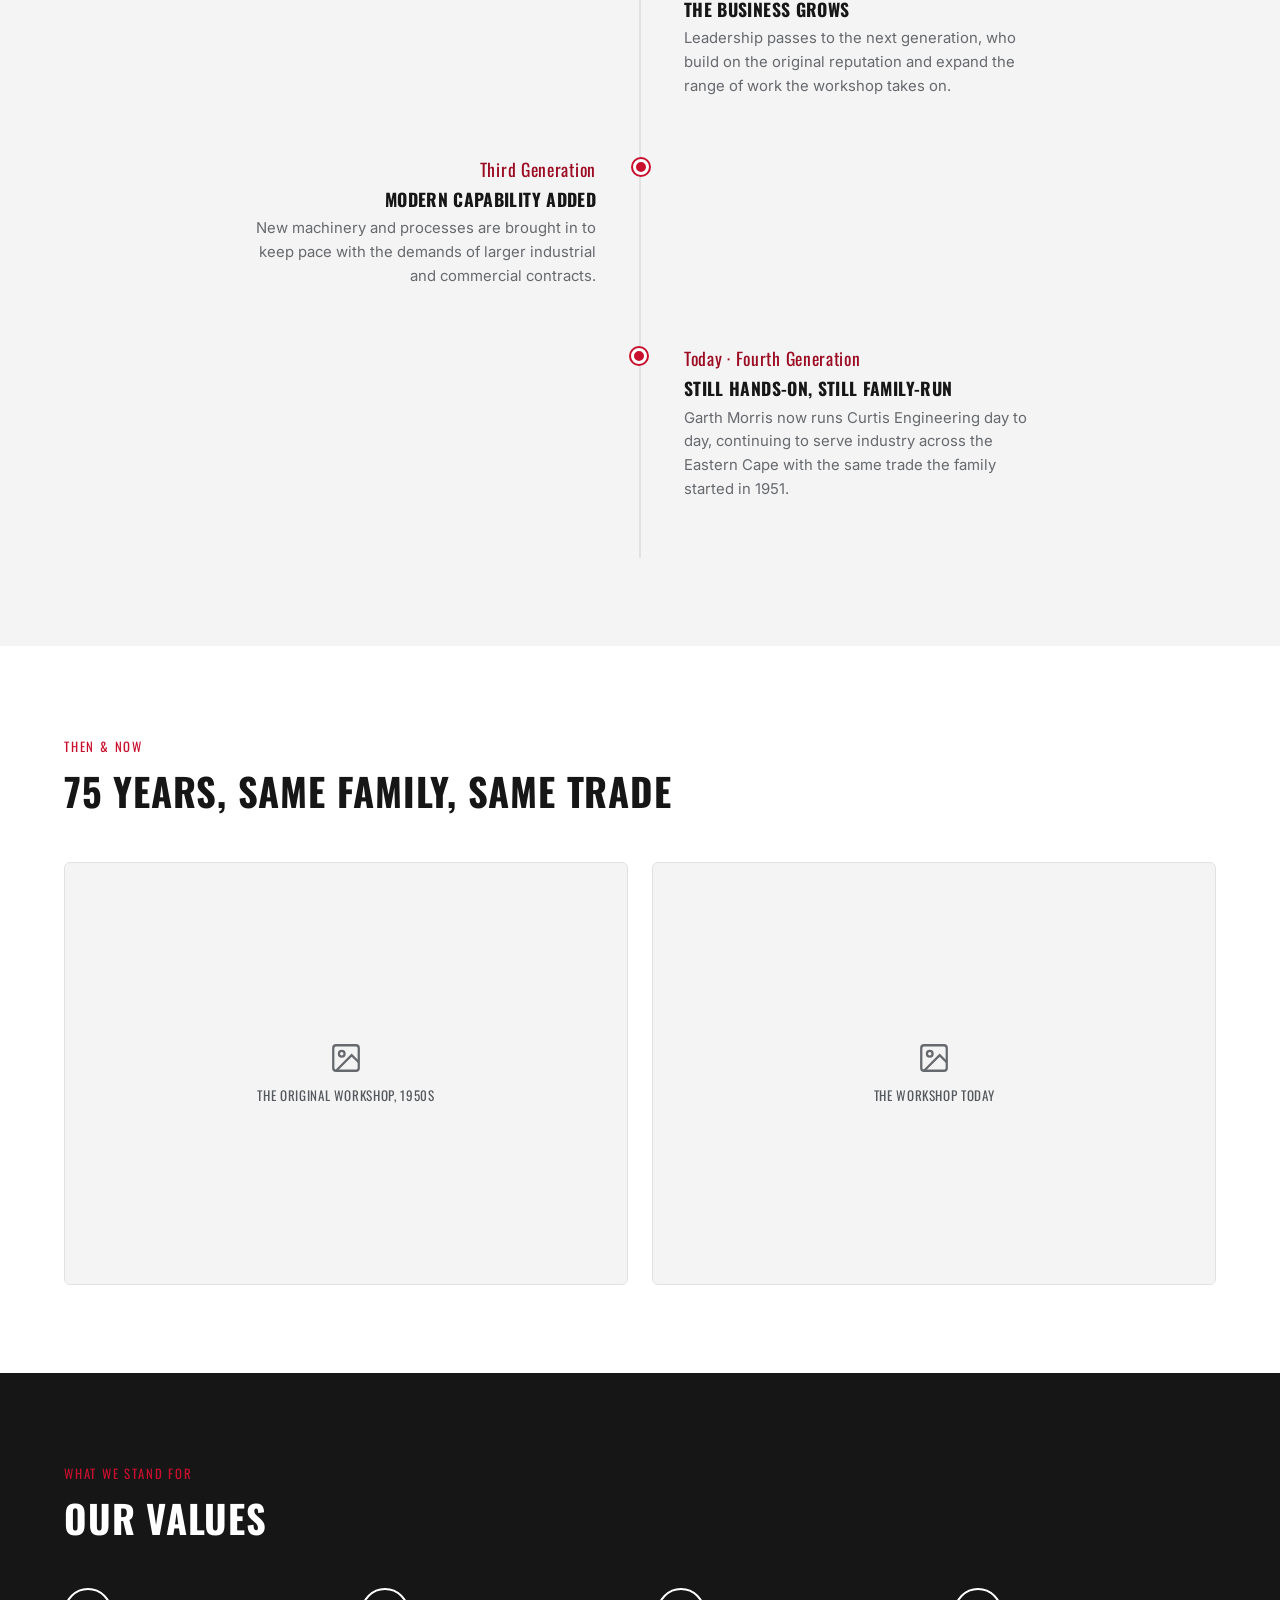
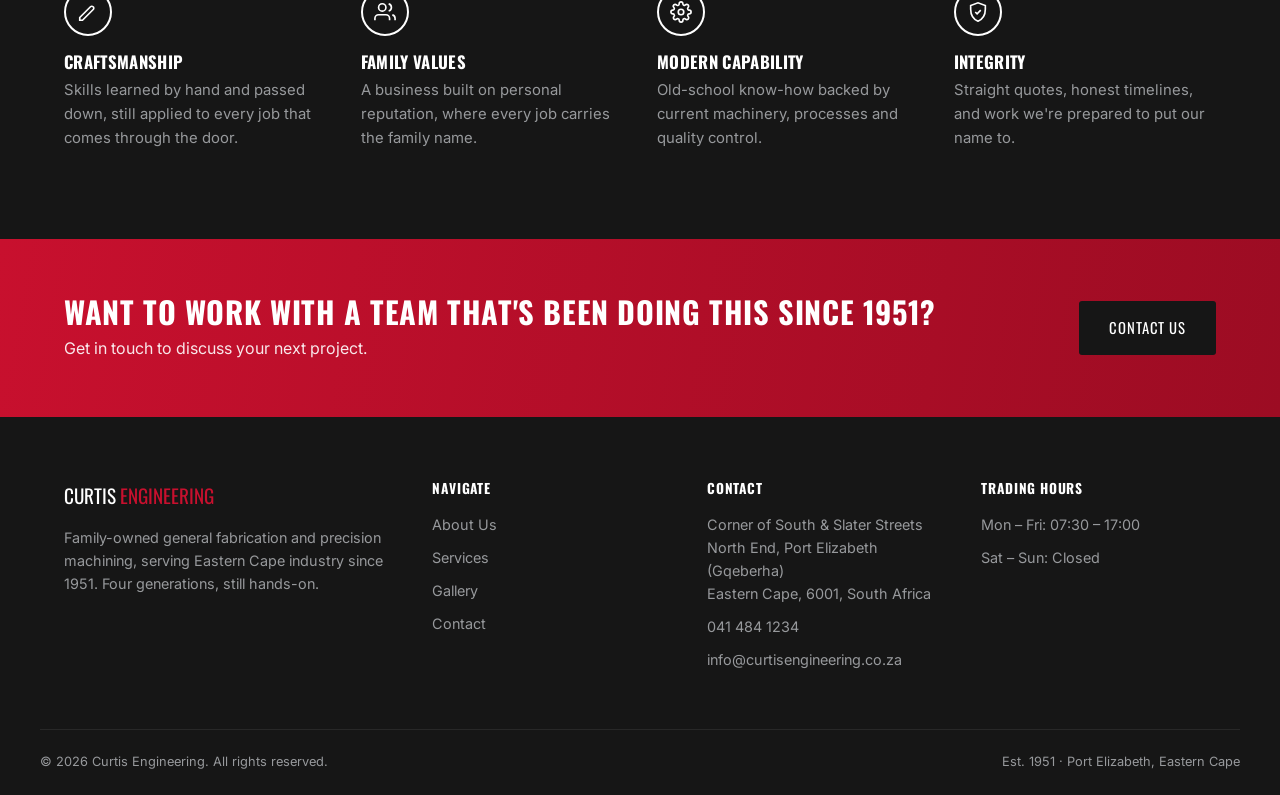
==== commit feb082fb: "2nd draft" ====
--- a/curtis-website-draft-1/about.html
+++ b/curtis-website-draft-1/about.html
@@ -3,8 +3,8 @@
 <head>
 <meta charset="UTF-8">
 <meta name="viewport" content="width=device-width, initial-scale=1">
-<title>About Us | Curtis Engineering &mdash; Four Generations Since 1950</title>
-<meta name="description" content="The story of Curtis Engineering: founded in 1950 in Port Elizabeth, now run by the fourth generation of the same family, combining old-school craftsmanship with modern machining capability.">
+<title>About Us | Curtis Engineering &mdash; Four Generations Since 1951</title>
+<meta name="description" content="The story of Curtis Engineering: founded in November 1951 in Port Elizabeth, now run by fourth-generation owner Garth Morris, combining old-school craftsmanship with modern machining capability.">
 <link rel="icon" type="image/svg+xml" href="assets/favicon.svg">
 <link rel="stylesheet" href="css/style.css">
 </head>
@@ -14,21 +14,20 @@
   <nav class="nav">
     <a href="index.html" class="nav__logo">
       <span class="nav__logo-main">CURTIS<span> ENGINEERING</span></span>
-      <span class="nav__logo-sub">Fabrication &amp; Machining · Est. 1950</span>
+      <span class="nav__logo-sub">Fabrication &amp; Machining · Est. 1951</span>
     </a>
     <ul class="nav__list">
       <li><a href="index.html" class="nav__link">Home</a></li>
       <li><a href="about.html" class="nav__link" aria-current="page">About</a></li>
       <li><a href="services.html" class="nav__link">Services</a></li>
       <li><a href="gallery.html" class="nav__link">Gallery</a></li>
-      <li><a href="clients.html" class="nav__link">Industries We Serve</a></li>
       <li><a href="contact.html" class="nav__link">Contact</a></li>
       <li class="nav__list-cta"><a href="contact.html" class="btn btn--primary btn--sm">Get a Quote</a></li>
     </ul>
     <div class="nav__right">
-      <a href="tel:+27414840000" class="nav__phone tbc" title="To be confirmed with client">
+      <a href="tel:+27414841234" class="nav__phone">
         <svg width="18" height="18" viewBox="0 0 24 24" fill="none" stroke="currentColor" stroke-width="1.8"><path d="M3 5c0-1.1.9-2 2-2h2.4c.5 0 .95.35 1.06.85l1 4.2c.1.44-.06.9-.42 1.18l-1.7 1.33a13.5 13.5 0 0 0 6.1 6.1l1.33-1.7c.28-.36.74-.52 1.18-.42l4.2 1c.5.11.85.56.85 1.06V21c0 1.1-.9 2-2 2h-1C9.4 23 1 14.6 1 4V5"/></svg>
-        041 484 XXXX
+        041 484 1234
       </a>
       <a href="contact.html" class="btn btn--primary btn--sm">Get a Quote</a>
       <button class="nav__toggle" aria-label="Toggle menu" aria-expanded="false">
@@ -45,26 +44,25 @@
       <div class="breadcrumb"><a href="index.html">Home</a> / About Us</div>
       <span class="page-header__eyebrow">Our Story</span>
       <h1>Four Generations, One Family, One Workshop</h1>
-      <p>From a single set of hands in 1950 to a fourth-generation team still working the same trade today.</p>
+      <p>From a single set of hands in 1951 to a fourth-generation team still working the same trade today.</p>
     </div>
   </div>
 
   <section class="section">
     <div class="container">
       <div class="section__header">
-        <span class="section__eyebrow">1950 &ndash; Today</span>
+        <span class="section__eyebrow">1951 &ndash; Today</span>
         <h2 class="section__title">Founded In Port Elizabeth. Still Family-Run Today.</h2>
       </div>
       <p style="max-width:760px; font-size:1.05rem; color:var(--text-body); margin-bottom:20px;">
-        Curtis Engineering was founded in 1950 in North End, Port Elizabeth (Gqeberha), and has been fabricating and machining for Eastern Cape industry ever since. Nearly 75 years on, the business is still owned and run by the same family &mdash; now in its fourth generation &mdash; and still operates from its roots in North End.
+        Curtis Engineering was founded in November 1951 in North End, Port Elizabeth (Gqeberha), and has been fabricating and machining for Eastern Cape industry ever since. Seventy-five years on, the business is still owned and run by the same family &mdash; today by fourth-generation owner Garth Morris &mdash; and still operates from its roots in North End.
       </p>
       <p style="max-width:760px; font-size:1.05rem; color:var(--text-body); margin-bottom:20px;">
         That continuity is the core of who we are. Each generation has learned the trade from the one before it, carrying forward decades of hands-on workshop knowledge while adding the equipment, processes and quality standards that modern industrial clients expect. The result is a business that combines old-school craftsmanship with current machining capability &mdash; and a level of trust that only comes from three-quarters of a century of doing the work.
       </p>
-      <div class="confirm-block" style="max-width:760px;">
-        <strong>Confirm With Client</strong>
-        Founder's name, the names/years of each generation's leadership, and any notable milestones or landmark projects worth naming here.
-      </div>
+      <p style="max-width:760px; font-size:1.05rem; color:var(--text-body);">
+        That same standard is upheld today by a team of long-serving, hands-on craftsmen, including Wally Snelling and Alex Morris, whose experience shows in the quality and consistency of every job that leaves our workshop.
+      </p>
     </div>
   </section>
 
@@ -77,27 +75,27 @@
       <div class="timeline">
         <div class="timeline__item">
           <span class="timeline__dot"></span>
-          <div class="timeline__year">1950 &middot; First Generation</div>
+          <div class="timeline__year">1951 &middot; First Generation</div>
           <h3>The Workshop Is Founded</h3>
-          <p>Curtis Engineering opens its doors in North End, Port Elizabeth, taking on general fabrication and machining work for local industry. <span class="confirm">Confirm founder &amp; details</span></p>
+          <p>Curtis Engineering opens its doors in North End, Port Elizabeth, taking on general fabrication and machining work for local industry.</p>
         </div>
         <div class="timeline__item">
           <span class="timeline__dot"></span>
           <div class="timeline__year">Second Generation</div>
           <h3>The Business Grows</h3>
-          <p>Leadership passes to the next generation, who build on the original reputation and expand the range of work the workshop takes on. <span class="confirm">Confirm period &amp; details</span></p>
+          <p>Leadership passes to the next generation, who build on the original reputation and expand the range of work the workshop takes on.</p>
         </div>
         <div class="timeline__item">
           <span class="timeline__dot"></span>
           <div class="timeline__year">Third Generation</div>
           <h3>Modern Capability Added</h3>
-          <p>New machinery and processes are brought in to keep pace with the demands of larger industrial and commercial contracts. <span class="confirm">Confirm period &amp; details</span></p>
+          <p>New machinery and processes are brought in to keep pace with the demands of larger industrial and commercial contracts.</p>
         </div>
         <div class="timeline__item">
           <span class="timeline__dot"></span>
           <div class="timeline__year">Today &middot; Fourth Generation</div>
           <h3>Still Hands-On, Still Family-Run</h3>
-          <p>The fourth generation now runs Curtis Engineering day to day, continuing to serve industry across the Eastern Cape with the same trade the family started in 1950. <span class="confirm">Confirm names &amp; roles</span></p>
+          <p>Garth Morris now runs Curtis Engineering day to day, continuing to serve industry across the Eastern Cape with the same trade the family started in 1951.</p>
         </div>
       </div>
     </div>
@@ -108,18 +106,15 @@
       <div class="section__header">
         <span class="section__eyebrow">Then &amp; Now</span>
         <h2 class="section__title">75 Years, Same Family, Same Trade</h2>
-        <p class="section__subtitle">A great opportunity to show old photos of the original workshop or founder alongside the business today &mdash; ask the family if any historic photographs still exist.</p>
       </div>
       <div class="then-now">
         <div class="then-now__frame">
           <svg width="34" height="34" viewBox="0 0 24 24" fill="none" stroke="currentColor" stroke-width="1.6"><rect x="3" y="3" width="18" height="18" rx="2"/><circle cx="9" cy="9" r="2"/><path d="m21 15-5-5L5 21"/></svg>
-          <span class="label">Then &mdash; circa 1950s</span>
-          <span>Historic photo placeholder &mdash; add if available</span>
+          <span class="label">The Original Workshop, 1950s</span>
         </div>
         <div class="then-now__frame">
           <svg width="34" height="34" viewBox="0 0 24 24" fill="none" stroke="currentColor" stroke-width="1.6"><rect x="3" y="3" width="18" height="18" rx="2"/><circle cx="9" cy="9" r="2"/><path d="m21 15-5-5L5 21"/></svg>
-          <span class="label">Now &mdash; The Workshop Today</span>
-          <span>Current photo placeholder &mdash; add real photography</span>
+          <span class="label">The Workshop Today</span>
         </div>
       </div>
     </div>
@@ -167,7 +162,7 @@
   <div class="cta-banner">
     <div class="container cta-banner__inner">
       <div>
-        <h2>Want To Work With A Team That's Been Doing This Since 1950?</h2>
+        <h2>Want To Work With A Team That's Been Doing This Since 1951?</h2>
         <p>Get in touch to discuss your next project.</p>
       </div>
       <a href="contact.html" class="btn btn--dark">Contact Us</a>
@@ -180,7 +175,7 @@
   <div class="container footer__grid">
     <div class="footer__col">
       <div class="footer__logo">CURTIS<span> ENGINEERING</span></div>
-      <p>Family-owned general fabrication and precision machining, serving Eastern Cape industry since 1950. Four generations, still hands-on.</p>
+      <p>Family-owned general fabrication and precision machining, serving Eastern Cape industry since 1951. Four generations, still hands-on.</p>
     </div>
     <div class="footer__col">
       <h4>Navigate</h4>
@@ -188,25 +183,24 @@
         <li><a href="about.html">About Us</a></li>
         <li><a href="services.html">Services</a></li>
         <li><a href="gallery.html">Gallery</a></li>
-        <li><a href="clients.html">Industries We Serve</a></li>
         <li><a href="contact.html">Contact</a></li>
       </ul>
     </div>
     <div class="footer__col">
       <h4>Contact</h4>
       <p>Corner of South &amp; Slater Streets<br>North End, Port Elizabeth (Gqeberha)<br>Eastern Cape, 6001, South Africa</p>
-      <p><a href="tel:+27414840000" class="tbc" title="To be confirmed with client">041 484 XXXX</a></p>
-      <p><a href="mailto:info@curtisengineering.co.za" class="tbc" title="To be confirmed with client">info@curtisengineering.co.za</a></p>
+      <p><a href="tel:+27414841234">041 484 1234</a></p>
+      <p><a href="mailto:info@curtisengineering.co.za">info@curtisengineering.co.za</a></p>
     </div>
     <div class="footer__col">
       <h4>Trading Hours</h4>
-      <p class="tbc" title="To be confirmed with client">Mon &ndash; Fri: 07:30 &ndash; 17:00</p>
-      <p class="tbc" title="To be confirmed with client">Sat &ndash; Sun: Closed</p>
+      <p>Mon &ndash; Fri: 07:30 &ndash; 17:00</p>
+      <p>Sat &ndash; Sun: Closed</p>
     </div>
   </div>
   <div class="container footer__bottom">
     <span>&copy; <span id="year"></span> Curtis Engineering. All rights reserved.</span>
-    <span>Est. 1950 &middot; Port Elizabeth, Eastern Cape</span>
+    <span>Est. 1951 &middot; Port Elizabeth, Eastern Cape</span>
   </div>
 </footer>
 
--- a/curtis-website-draft-1/css/style.css
+++ b/curtis-website-draft-1/css/style.css
@@ -6,19 +6,17 @@
 
 :root {
   /* Colors */
-  --charcoal: #14181f;
-  --navy: #1b2430;
-  --navy-light: #263248;
-  --steel: #4a5568;
-  --steel-light: #8996a6;
-  --grey-bg: #f4f5f7;
-  --grey-line: #e2e4e8;
+  --black: #161616;
+  --black-soft: #212121;
+  --grey-dark: #55585c;
+  --grey-mid: #97999c;
+  --grey-bg: #f4f4f4;
+  --grey-line: #e2e2e2;
   --white: #ffffff;
-  --accent: #ff6a13;
-  --accent-dark: #e0560a;
-  --yellow: #ffcc00;
-  --text-body: #333a44;
-  --text-muted: #6b7280;
+  --red: #c8102e;
+  --red-dark: #9c0c23;
+  --text-body: #2b2b2b;
+  --text-muted: #66696d;
 
   /* Type */
   --font-heading: 'Oswald', 'Arial Narrow', sans-serif;
@@ -48,7 +46,7 @@
   text-transform: uppercase;
   letter-spacing: 0.02em;
   line-height: 1.15;
-  color: var(--charcoal);
+  color: var(--black);
 }
 .container {
   max-width: var(--container-w);
@@ -59,7 +57,7 @@
 /* ---- Utility ---- */
 .section { padding: 88px 0; }
 .section--alt { background: var(--grey-bg); }
-.section--dark { background: var(--charcoal); color: var(--steel-light); }
+.section--dark { background: var(--black); color: var(--grey-mid); }
 .section--dark h2, .section--dark h3 { color: var(--white); }
 .section__header { max-width: 680px; margin: 0 0 48px; }
 .section__eyebrow {
@@ -67,13 +65,13 @@
   font-family: var(--font-heading);
   font-size: 0.8rem;
   letter-spacing: 0.14em;
-  color: var(--accent);
+  color: var(--red);
   text-transform: uppercase;
   margin-bottom: 12px;
 }
 .section__title { font-size: clamp(1.7rem, 3vw, 2.4rem); margin-bottom: 14px; }
 .section__subtitle { font-size: 1.05rem; color: var(--text-muted); }
-.section--dark .section__subtitle { color: var(--steel-light); }
+.section--dark .section__subtitle { color: var(--grey-mid); }
 .text-center { text-align: center; margin-left: auto; margin-right: auto; }
 
 /* ---- Buttons ---- */
@@ -90,53 +88,25 @@
   transition: all 0.2s ease;
   white-space: nowrap;
 }
-.btn--primary { background: var(--accent); color: var(--white); }
-.btn--primary:hover { background: var(--accent-dark); transform: translateY(-1px); }
+.btn--primary { background: var(--red); color: var(--white); }
+.btn--primary:hover { background: var(--red-dark); transform: translateY(-1px); }
 .btn--outline {
   background: transparent;
   border: 2px solid rgba(255,255,255,0.55);
   color: var(--white);
 }
 .btn--outline:hover { border-color: var(--white); background: rgba(255,255,255,0.08); }
-.btn--dark { background: var(--charcoal); color: var(--white); }
-.btn--dark:hover { background: var(--navy); }
+.btn--dark { background: var(--black); color: var(--white); }
+.btn--dark:hover { background: var(--black-soft); }
 .btn--sm { padding: 10px 20px; font-size: 0.8rem; }
-
-/* ---- Placeholder / confirm callouts ---- */
-.confirm {
-  display: inline-flex;
-  align-items: center;
-  gap: 6px;
-  font-family: var(--font-body);
-  font-size: 0.72rem;
-  font-weight: 700;
-  letter-spacing: 0.03em;
-  text-transform: uppercase;
-  color: var(--accent-dark);
-  background: #fff3e8;
-  border: 1px dashed var(--accent);
-  border-radius: 3px;
-  padding: 3px 9px;
-  vertical-align: middle;
-}
-.confirm-block {
-  border: 1px dashed #c9a44a;
-  background: #fffaf0;
-  color: #7a5b12;
-  border-radius: 6px;
-  padding: 18px 20px;
-  font-size: 0.92rem;
-}
-.confirm-block strong { display: block; margin-bottom: 4px; text-transform: uppercase; font-size: 0.78rem; letter-spacing: 0.05em; }
-.tbc { border-bottom: 1px dashed var(--accent); cursor: help; text-decoration: none; }
 
 /* ---- Header / Nav ---- */
 .site-header {
   position: sticky;
   top: 0;
   z-index: 100;
-  background: var(--charcoal);
-  border-bottom: 3px solid var(--accent);
+  background: var(--black);
+  border-bottom: 3px solid var(--red);
 }
 .nav {
   height: var(--header-h);
@@ -154,8 +124,8 @@
   font-family: var(--font-heading);
 }
 .nav__logo-main { font-size: 1.35rem; font-weight: 700; letter-spacing: 0.03em; }
-.nav__logo-main span { color: var(--accent); }
-.nav__logo-sub { font-size: 0.6rem; letter-spacing: 0.18em; color: var(--steel-light); text-transform: uppercase; }
+.nav__logo-main span { color: var(--red); }
+.nav__logo-sub { font-size: 0.6rem; letter-spacing: 0.18em; color: var(--grey-mid); text-transform: uppercase; }
 .nav__list {
   display: flex;
   align-items: center;
@@ -166,12 +136,12 @@
   font-size: 0.85rem;
   letter-spacing: 0.05em;
   text-transform: uppercase;
-  color: var(--steel-light);
+  color: var(--grey-mid);
   padding: 6px 2px;
   border-bottom: 2px solid transparent;
   transition: color 0.15s ease, border-color 0.15s ease;
 }
-.nav__link:hover, .nav__link[aria-current="page"] { color: var(--white); border-color: var(--accent); }
+.nav__link:hover, .nav__link[aria-current="page"] { color: var(--white); border-color: var(--red); }
 .nav__right { display: flex; align-items: center; gap: 20px; }
 .nav__phone {
   display: flex;
@@ -199,13 +169,13 @@
     top: var(--header-h);
     left: 0;
     right: 0;
-    background: var(--navy);
+    background: var(--black-soft);
     flex-direction: column;
     align-items: flex-start;
     padding: 20px 24px 28px;
     gap: 16px;
     display: none;
-    border-bottom: 3px solid var(--accent);
+    border-bottom: 3px solid var(--red);
   }
   .nav__list.is-open { display: flex; }
   .nav__list-cta { display: block; margin-top: 6px; }
@@ -220,8 +190,8 @@
   display: flex;
   align-items: center;
   background:
-    linear-gradient(115deg, rgba(20,24,31,0.94) 30%, rgba(20,24,31,0.72) 100%),
-    repeating-linear-gradient(135deg, #232a35 0px, #232a35 2px, #1b2129 2px, #1b2129 40px);
+    linear-gradient(115deg, rgba(15,15,15,0.94) 30%, rgba(15,15,15,0.74) 100%),
+    repeating-linear-gradient(135deg, #202020 0px, #202020 2px, #161616 2px, #161616 40px);
   color: var(--white);
   overflow: hidden;
 }
@@ -232,7 +202,7 @@
   bottom: -20%;
   width: 60%;
   height: 140%;
-  background: repeating-linear-gradient(45deg, rgba(255,106,19,0.06) 0, rgba(255,106,19,0.06) 2px, transparent 2px, transparent 26px);
+  background: repeating-linear-gradient(45deg, rgba(200,16,46,0.08) 0, rgba(200,16,46,0.08) 2px, transparent 2px, transparent 26px);
   pointer-events: none;
 }
 .hero__content { max-width: 700px; padding: 60px 0; position: relative; z-index: 1; }
@@ -242,19 +212,19 @@
   font-size: 0.78rem;
   letter-spacing: 0.14em;
   text-transform: uppercase;
-  color: var(--accent);
-  border: 1px solid var(--accent);
+  color: var(--red);
+  border: 1px solid var(--red);
   padding: 6px 14px;
   border-radius: 3px;
   margin-bottom: 22px;
 }
 .hero__title { font-size: clamp(2.2rem, 5vw, 3.6rem); color: var(--white); margin-bottom: 20px; }
-.hero__title em { font-style: normal; color: var(--accent); }
-.hero__subtitle { font-size: 1.15rem; color: var(--steel-light); max-width: 560px; margin-bottom: 36px; }
+.hero__title em { font-style: normal; color: var(--red); }
+.hero__subtitle { font-size: 1.15rem; color: var(--grey-mid); max-width: 560px; margin-bottom: 36px; }
 .hero__actions { display: flex; gap: 16px; flex-wrap: wrap; }
 
 /* ---- Trust bar ---- */
-.trust-bar { background: var(--navy); border-top: 1px solid rgba(255,255,255,0.08); }
+.trust-bar { background: var(--black-soft); border-top: 1px solid rgba(255,255,255,0.08); }
 .trust-bar__grid {
   display: grid;
   grid-template-columns: repeat(4, 1fr);
@@ -266,7 +236,7 @@
 }
 .trust-bar__item:first-child { border-left: none; }
 .trust-bar__number { font-family: var(--font-heading); font-size: 1.7rem; color: var(--white); }
-.trust-bar__label { font-size: 0.78rem; letter-spacing: 0.06em; text-transform: uppercase; color: var(--steel-light); margin-top: 4px; }
+.trust-bar__label { font-size: 0.78rem; letter-spacing: 0.06em; text-transform: uppercase; color: var(--grey-mid); margin-top: 4px; }
 @media (max-width: 800px) {
   .trust-bar__grid { grid-template-columns: repeat(2, 1fr); }
   .trust-bar__item:nth-child(3) { border-left: none; }
@@ -275,39 +245,39 @@
 /* ---- Page header (sub-pages) ---- */
 .page-header {
   background:
-    linear-gradient(115deg, rgba(20,24,31,0.95), rgba(27,36,48,0.9)),
-    repeating-linear-gradient(135deg, #232a35 0px, #232a35 2px, #1b2129 2px, #1b2129 40px);
+    linear-gradient(115deg, rgba(15,15,15,0.95), rgba(22,22,22,0.9)),
+    repeating-linear-gradient(135deg, #202020 0px, #202020 2px, #161616 2px, #161616 40px);
   color: var(--white);
   padding: 70px 0 56px;
 }
-.page-header__eyebrow { color: var(--accent); font-family: var(--font-heading); letter-spacing: 0.12em; font-size: 0.8rem; text-transform: uppercase; margin-bottom: 10px; }
+.page-header__eyebrow { color: var(--red); font-family: var(--font-heading); letter-spacing: 0.12em; font-size: 0.8rem; text-transform: uppercase; margin-bottom: 10px; }
 .page-header h1 { color: var(--white); font-size: clamp(1.9rem, 4vw, 2.7rem); }
-.page-header p { color: var(--steel-light); max-width: 620px; margin-top: 14px; font-size: 1.05rem; }
-.breadcrumb { font-size: 0.82rem; color: var(--steel-light); margin-bottom: 18px; }
-.breadcrumb a:hover { color: var(--accent); }
+.page-header p { color: var(--grey-mid); max-width: 620px; margin-top: 14px; font-size: 1.05rem; }
+.breadcrumb { font-size: 0.82rem; color: var(--grey-mid); margin-bottom: 18px; }
+.breadcrumb a:hover { color: var(--red); }
 
 /* ---- Cards / grid ---- */
 .card-grid { display: grid; grid-template-columns: repeat(auto-fit, minmax(260px, 1fr)); gap: 28px; }
 .card {
   background: var(--white);
   border: 1px solid var(--grey-line);
-  border-top: 3px solid var(--accent);
+  border-top: 3px solid var(--red);
   border-radius: 4px;
   padding: 32px 26px;
   transition: box-shadow 0.2s ease, transform 0.2s ease;
 }
-.card:hover { box-shadow: 0 14px 30px rgba(20,24,31,0.1); transform: translateY(-3px); }
+.card:hover { box-shadow: 0 14px 30px rgba(0,0,0,0.1); transform: translateY(-3px); }
 .card__icon {
   width: 52px; height: 52px;
   display: flex; align-items: center; justify-content: center;
-  background: var(--charcoal);
-  color: var(--accent);
+  background: var(--black);
+  color: var(--red);
   border-radius: 4px;
   margin-bottom: 18px;
 }
 .card__title { font-size: 1.15rem; margin-bottom: 10px; }
 .card__text { color: var(--text-muted); font-size: 0.96rem; margin-bottom: 14px; }
-.card__link { font-family: var(--font-heading); font-size: 0.82rem; letter-spacing: 0.05em; text-transform: uppercase; color: var(--accent-dark); }
+.card__link { font-family: var(--font-heading); font-size: 0.82rem; letter-spacing: 0.05em; text-transform: uppercase; color: var(--red-dark); }
 .card__link:hover { text-decoration: underline; }
 
 /* ---- Why choose us / icon row ---- */
@@ -316,19 +286,19 @@
 .feature__icon {
   width: 48px; height: 48px;
   display: flex; align-items: center; justify-content: center;
-  border: 2px solid var(--accent);
+  border: 2px solid var(--red);
   border-radius: 50%;
-  color: var(--accent);
+  color: var(--red);
   margin-bottom: 16px;
 }
-.section--dark .feature__icon { color: var(--yellow); border-color: var(--yellow); }
+.section--dark .feature__icon { color: var(--white); border-color: var(--white); }
 .feature h3 { font-size: 1.05rem; margin-bottom: 8px; }
 .feature p { color: var(--text-muted); font-size: 0.93rem; }
-.section--dark .feature p { color: var(--steel-light); }
+.section--dark .feature p { color: var(--grey-mid); }
 
 /* ---- CTA banner ---- */
 .cta-banner {
-  background: linear-gradient(100deg, var(--accent), var(--accent-dark));
+  background: linear-gradient(100deg, var(--red), var(--red-dark));
   color: var(--white);
   padding: 56px 0;
 }
@@ -359,14 +329,14 @@
   position: absolute;
   top: 4px;
   width: 16px; height: 16px;
-  background: var(--accent);
+  background: var(--red);
   border: 3px solid var(--white);
-  outline: 2px solid var(--accent);
+  outline: 2px solid var(--red);
   border-radius: 50%;
 }
 .timeline__item:nth-child(odd) .timeline__dot { right: -9px; }
 .timeline__item:nth-child(even) .timeline__dot { left: -9px; }
-.timeline__year { font-family: var(--font-heading); color: var(--accent-dark); font-size: 1.1rem; letter-spacing: 0.04em; margin-bottom: 6px; }
+.timeline__year { font-family: var(--font-heading); color: var(--red-dark); font-size: 1.1rem; letter-spacing: 0.04em; margin-bottom: 6px; }
 .timeline__item h3 { font-size: 1.1rem; margin-bottom: 8px; }
 .timeline__item p { color: var(--text-muted); font-size: 0.93rem; }
 
@@ -381,57 +351,33 @@
 .then-now__frame {
   aspect-ratio: 4/3;
   border-radius: 6px;
-  border: 1px dashed var(--steel-light);
+  border: 1px solid var(--grey-line);
   background: var(--grey-bg);
   display: flex; flex-direction: column; align-items: center; justify-content: center;
   gap: 10px; color: var(--text-muted); text-align: center; padding: 20px;
 }
-.then-now__frame span.label { font-family: var(--font-heading); text-transform: uppercase; letter-spacing: 0.05em; font-size: 0.82rem; color: var(--steel); }
+.then-now__frame span.label { font-family: var(--font-heading); text-transform: uppercase; letter-spacing: 0.05em; font-size: 0.82rem; color: var(--grey-dark); }
 @media (max-width: 640px) { .then-now { grid-template-columns: 1fr; } }
 
 /* ---- Gallery ---- */
 .gallery-grid { display: grid; grid-template-columns: repeat(auto-fit, minmax(260px, 1fr)); gap: 20px; }
 .gallery-item {
+  border-radius: 6px;
+  border: 1px solid var(--grey-line);
+  background: var(--white);
+  overflow: hidden;
+  transition: box-shadow 0.2s ease, transform 0.2s ease;
+}
+.gallery-item:hover { box-shadow: 0 14px 30px rgba(0,0,0,0.1); transform: translateY(-3px); }
+.gallery-item__frame {
   aspect-ratio: 4/3;
-  border-radius: 6px;
-  border: 1px dashed var(--steel-light);
-  background: linear-gradient(135deg, #eef0f2, #e4e7eb);
-  display: flex; flex-direction: column; align-items: center; justify-content: center;
-  gap: 10px; padding: 20px; text-align: center; color: var(--steel);
-}
-.gallery-item svg { color: var(--steel-light); }
-.gallery-item .label { font-family: var(--font-heading); text-transform: uppercase; font-size: 0.85rem; letter-spacing: 0.04em; color: var(--navy); }
-.gallery-item .sub { font-size: 0.76rem; color: var(--text-muted); }
-
-/* ---- Logo strip (Clients) ---- */
-.logo-strip { display: grid; grid-template-columns: repeat(auto-fit, minmax(150px, 1fr)); gap: 20px; }
-.logo-placeholder {
-  height: 90px;
-  border: 1px dashed var(--grey-line);
-  border-radius: 4px;
-  background: var(--grey-bg);
+  background: linear-gradient(135deg, #efefef, #e4e4e4);
   display: flex; align-items: center; justify-content: center;
-  color: var(--steel-light);
-  font-family: var(--font-heading);
-  font-size: 0.78rem;
-  letter-spacing: 0.04em;
-  text-transform: uppercase;
-  text-align: center;
-  padding: 10px;
-}
-
-/* ---- Industries list ---- */
-.industry-list { display: grid; grid-template-columns: repeat(auto-fit, minmax(210px, 1fr)); gap: 18px; }
-.industry-list li {
-  display: flex; align-items: center; gap: 12px;
-  background: var(--white);
-  border: 1px solid var(--grey-line);
-  border-radius: 4px;
-  padding: 16px 18px;
-  font-weight: 600;
-  color: var(--navy);
-}
-.industry-list li svg { color: var(--accent); flex-shrink: 0; }
+  color: var(--grey-mid);
+}
+.gallery-item__body { padding: 16px 18px 20px; }
+.gallery-item .label { font-family: var(--font-heading); text-transform: uppercase; font-size: 0.88rem; letter-spacing: 0.03em; color: var(--black); display: block; margin-bottom: 4px; }
+.gallery-item .sub { font-size: 0.85rem; color: var(--text-muted); }
 
 /* ---- Contact page ---- */
 .contact-grid { display: grid; grid-template-columns: 0.85fr 1.15fr; gap: 50px; }
@@ -439,7 +385,7 @@
 .contact-info__item { display: flex; gap: 16px; margin-bottom: 26px; }
 .contact-info__icon {
   width: 44px; height: 44px; flex-shrink: 0;
-  background: var(--charcoal); color: var(--accent);
+  background: var(--black); color: var(--red);
   border-radius: 4px; display: flex; align-items: center; justify-content: center;
 }
 .contact-info__item h3 { font-size: 0.95rem; margin-bottom: 4px; }
@@ -453,7 +399,7 @@
 .form-row { display: grid; grid-template-columns: 1fr 1fr; gap: 18px; }
 @media (max-width: 560px) { .form-row { grid-template-columns: 1fr; } }
 .form-group { margin-bottom: 18px; }
-.form-group label { display: block; font-size: 0.82rem; font-weight: 600; color: var(--navy); margin-bottom: 6px; text-transform: uppercase; letter-spacing: 0.03em; }
+.form-group label { display: block; font-size: 0.82rem; font-weight: 600; color: var(--black-soft); margin-bottom: 6px; text-transform: uppercase; letter-spacing: 0.03em; }
 .form-group input, .form-group select, .form-group textarea {
   width: 100%;
   padding: 12px 14px;
@@ -465,7 +411,7 @@
   color: var(--text-body);
 }
 .form-group input:focus, .form-group select:focus, .form-group textarea:focus {
-  outline: none; border-color: var(--accent); box-shadow: 0 0 0 3px rgba(255,106,19,0.15);
+  outline: none; border-color: var(--red); box-shadow: 0 0 0 3px rgba(200,16,46,0.15);
 }
 .form-note { font-size: 0.8rem; color: var(--text-muted); margin-top: 14px; }
 #form-status { margin-top: 16px; font-size: 0.92rem; font-weight: 600; display: none; }
@@ -473,18 +419,18 @@
 #form-status.success { color: #1a7a3c; }
 
 /* ---- Footer ---- */
-.site-footer { background: var(--charcoal); color: var(--steel-light); padding: 64px 0 0; }
+.site-footer { background: var(--black); color: var(--grey-mid); padding: 64px 0 0; }
 .footer__grid { display: grid; grid-template-columns: 1.4fr 1fr 1fr 1fr; gap: 40px; padding-bottom: 48px; border-bottom: 1px solid rgba(255,255,255,0.08); }
 @media (max-width: 800px) { .footer__grid { grid-template-columns: 1fr 1fr; } }
 @media (max-width: 480px) { .footer__grid { grid-template-columns: 1fr; } }
 .footer__logo { font-family: var(--font-heading); color: var(--white); font-size: 1.2rem; margin-bottom: 14px; }
-.footer__logo span { color: var(--accent); }
+.footer__logo span { color: var(--red); }
 .footer__col h4 { color: var(--white); font-size: 0.85rem; letter-spacing: 0.06em; margin-bottom: 16px; }
 .footer__col p, .footer__col li { font-size: 0.9rem; margin-bottom: 10px; }
-.footer__col a:hover { color: var(--accent); }
+.footer__col a:hover { color: var(--red); }
 .footer__bottom {
   display: flex; justify-content: space-between; align-items: center; flex-wrap: wrap; gap: 10px;
-  padding: 22px 0; font-size: 0.8rem; color: var(--steel-light);
+  padding: 22px 0; font-size: 0.8rem; color: var(--grey-mid);
 }
 
 /* ---- Misc ---- */
